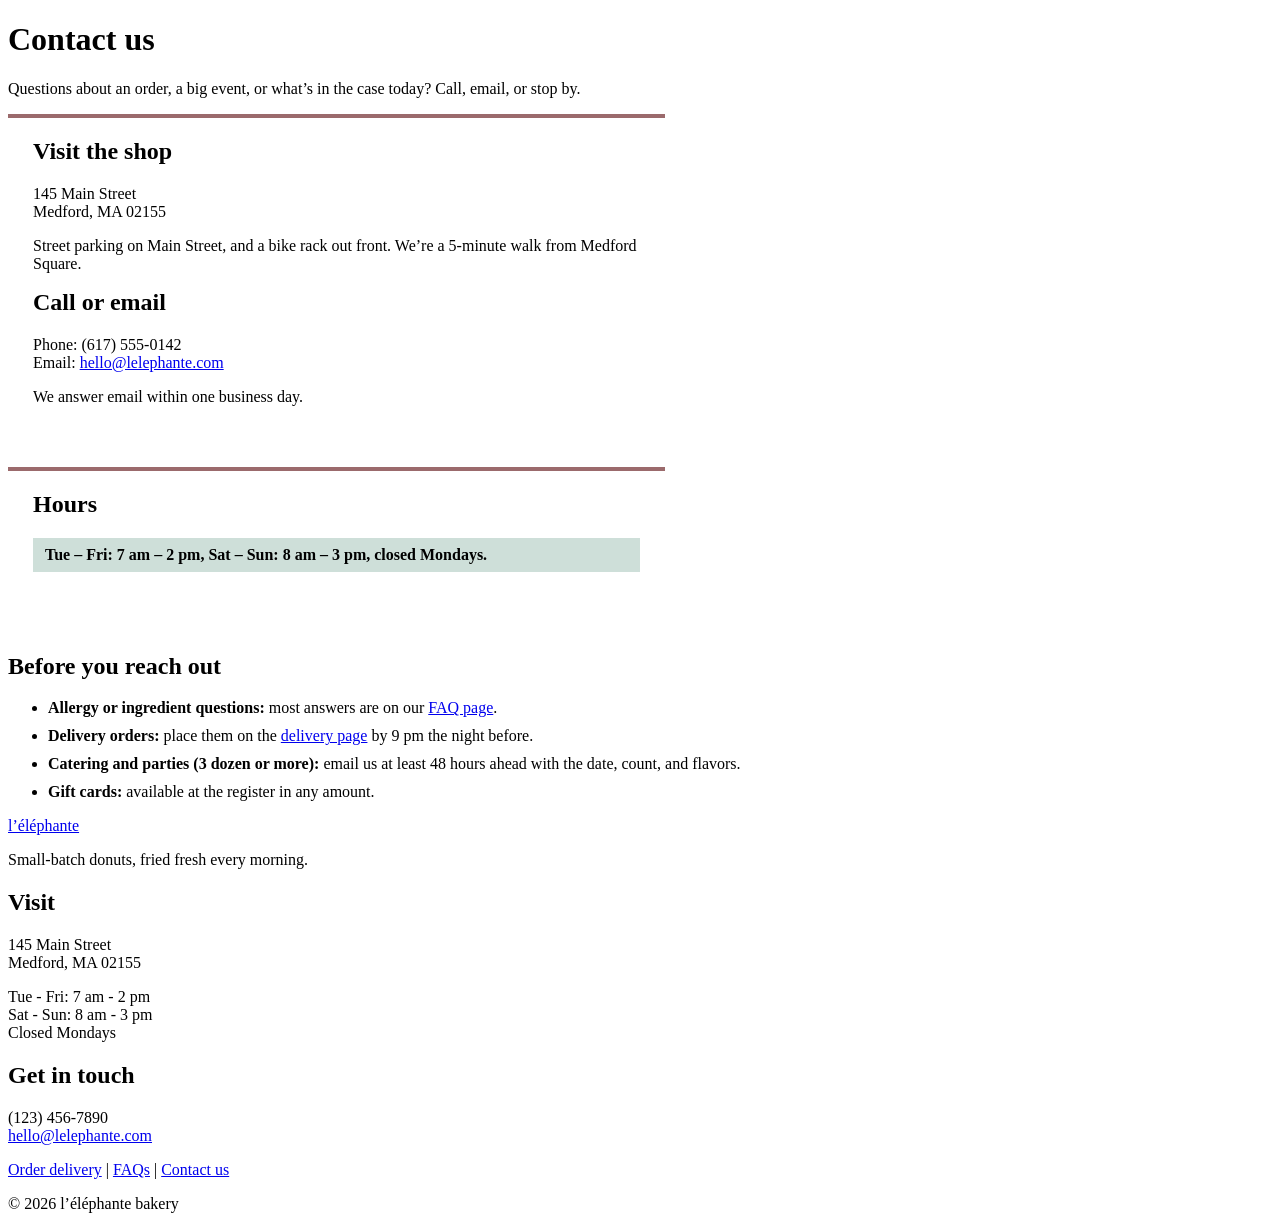
==== contact.html @ 1e6f1078 "natalie's first attempt" ====
<!--
    Author: Natalie Arai
    CS20 Midterm Project: l'elephante bakery
    contact.html - location, hours built by contact.js, and way to reach us
-->
<!DOCTYPE html>
<html lang="en">
    <head>
        <meta charset="utf-8">
        <meta name="viewport" content="width=device-width, initial-scale=1">
        <meta name="description" content="Find l’éléphante bakery in Medford, MA. Hours, address, phone, email, and catering requests.">
        <meta name="keywords" content="l’éléphante contact, bakery hours, Medford donut shop, donut catering, bakery address">
        <title>Contact Us | l’éléphante bakery</title>
        <link rel="stylesheet" href="css/style.css">
        
        <!-- internal stylesheet for layout used only on the contact page -->
        <style>
            /* two columns on wide screens, stacked on phones */
            .contact-columns {
                display: flex;
                flex-wrap: wrap;
                justify-content: space-between;
            }
            .contact-box {
                flex-basis: 48%;
                background-color: #ffffff;
                padding: 20px 25px;
                margin-bottom: 25px;
                border-top: 4px solid #9b6a6c;
            }
            .contact-box h2 {
                margin-top: 0;
            }
            .open-status {
                font-weight: bold;
                padding: 8px 12px;
                background-color: #cedfd9;
            }
            .hours {
                width: 100%;
            }
            .hours td {
                padding: 8px 4px;
                border-bottom: 1px solid #cedfd9;
            }
            .hours tr:last-child td {
                border-bottom: none;
            }
            /* contact.js gives today's row this class */
            .hours tr.today td {
                font-weight: bold;
                color: #9b6a6c;
            }
            .contact-list li {
                margin-bottom: 10px;
            }
            @media (max-width: 700px) {
                .contact-box {
                    flex-basis: 100%;
                }
            }
        </style>
    </head>
    <body>
        <!-- TODO: add header here after eddy builds it -->
        <main>
            <h1>Contact us</h1>
            <p class="intro">Questions about an order, a big event, or what’s in the case today? Call, email, or stop by.</p>
        
            <div class="contact-columns">
            <section class="contact-box">
                <h2>Visit the shop</h2>
                <p>145 Main Street<br>Medford, MA 02155</p>
                <p>Street parking on Main Street, and a bike rack out front. We’re a 5-minute walk from Medford Square.</p>
        
                <h2>Call or email</h2>
                <p>Phone: (617) 555-0142<br>Email: <a href="mailto:hello@lelephante.com">hello@lelephante.com</a></p>
                <p>We answer email within one business day.</p>
            </section>
        
            <section class="contact-box">
                <h2>Hours</h2>
                <!-- contact.js writes the open/closed message and the hours table here -->
                <p class="open-status" id="open-status">Tue – Fri: 7 am – 2 pm, Sat – Sun: 8 am – 3 pm, closed Mondays.</p>
                <div id="hours-table"></div>
            </section>
            </div>
        
            <section>
            <h2>Before you reach out</h2>
            <ul class="contact-list">
                <li><strong>Allergy or ingredient questions:</strong> most answers are on our <a href="faq.html">FAQ page</a>.</li>
                <li><strong>Delivery orders:</strong> place them on the <a href="delivery.html">delivery page</a> by 9 pm the night before.</li>
                <li><strong>Catering and parties (3 dozen or more):</strong> email us at least 48 hours ahead with the date, count, and flavors.</li>
                <li><strong>Gift cards:</strong> available at the register in any amount.</li>
            </ul>
            </section>
        </main>
    
        <!-- footer (same on every page) -->
        <footer class="site-footer">
            <div class="footer-inner">
                <div class="footer-col">
                    <a href="index.html" class="logo">l’éléphante</a>
                    <p>Small-batch donuts, fried fresh every morning.</p>
                </div>
                <div class="footer-col">
                    <h2>Visit</h2>
                    <p>145 Main Street<br>Medford, MA 02155</p>
                    <p>Tue - Fri: 7 am - 2 pm<br>Sat - Sun: 8 am - 3 pm<br>Closed Mondays</p>
                </div>
                <div class="footer-col">
                    <h2>Get in touch</h2>
                    <p>(123) 456-7890<br><a href="mailto:hello@lelephante.com">hello@lelephante.com</a></p>
                    <p><a href="delivery.html">Order delivery</a> | <a href="faq.html">FAQs</a> | <a href="contact.html">Contact us</a></p>
                </div>
            </div>
            <p class="copyright">&copy; <span id="year">2026</span> l’éléphante bakery </p>
        </footer>
        <script src="js/script.js"></script>
        <script src="js/contact.js"></script>
    </body>
</html>
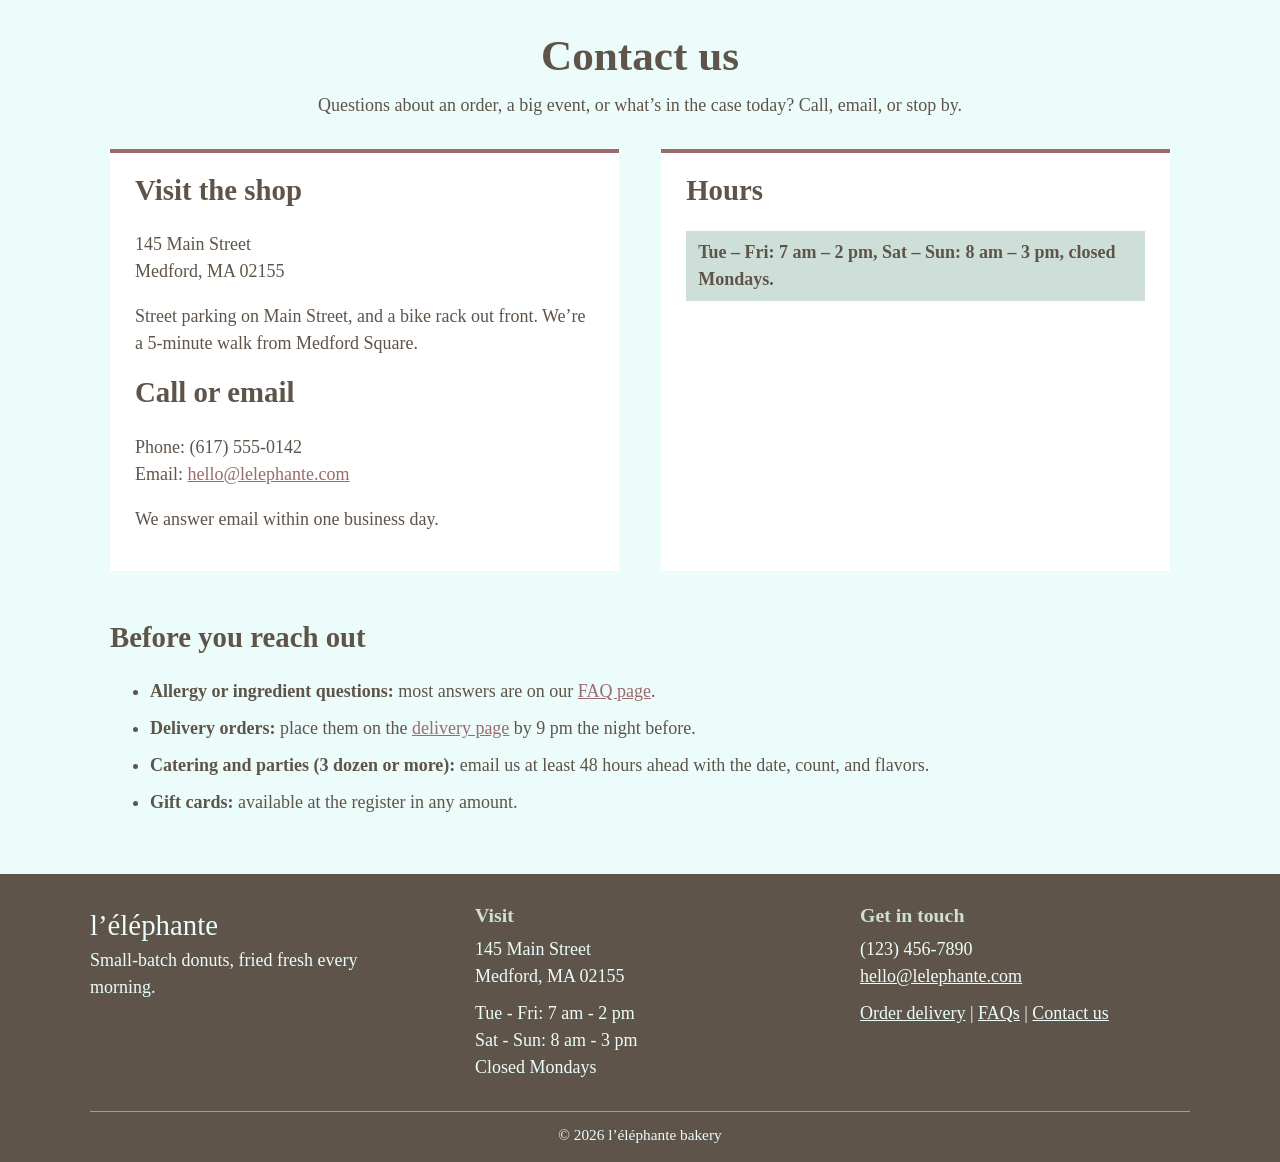
==== commit 981a1359: "Fix stylesheet link in contact.html" ====
--- a/contact.html
+++ b/contact.html
@@ -11,7 +11,7 @@
         <meta name="description" content="Find l’éléphante bakery in Medford, MA. Hours, address, phone, email, and catering requests.">
         <meta name="keywords" content="l’éléphante contact, bakery hours, Medford donut shop, donut catering, bakery address">
         <title>Contact Us | l’éléphante bakery</title>
-        <link rel="stylesheet" href="css/style.css">
+        <link rel="stylesheet" href="style.css">
         
         <!-- internal stylesheet for layout used only on the contact page -->
         <style>
@@ -120,4 +120,4 @@
         <script src="js/script.js"></script>
         <script src="js/contact.js"></script>
     </body>
-</html>+</html>
--- a/style.css
+++ b/style.css
@@ -0,0 +1,251 @@
+:root {
+  --stone-brown: #5F5449;
+  --smoky-rose: #9B6A6C;
+  --lighter-rose: #B09398;
+  --light-teal: #CEDFD9;
+  --off-white: #EBFCFB;
+}
+
+*,
+*::before,
+*::after {
+  box-sizing: border-box;
+/* base */
+* {
+  box-sizing: border-box;
+}
+ 
+body {
+  margin: 0;
+  font-family: "Times New Roman", Times, serif;
+  font-size: 18px;
+  line-height: 1.5;
+  color: #5f5449;
+  background-color: #ebfcfb;
+}
+ 
+h1, h2, h3 {
+  line-height: 1.2;
+  color: #5f5449;
+}
+ 
+h1 {
+  font-size: 2.4em;
+  text-align: center;
+  margin: 30px 0 10px;
+}
+ 
+h2 {
+  font-size: 1.6em;
+}
+ 
+h3 {
+  font-size: 1.2em;
+}
+ 
+a {
+  color: #9b6a6c;
+}
+ 
+a:hover {
+  color: #5f5449;
+}
+ 
+img {
+  max-width: 100%;
+}
+ 
+/* centers the content of every page */
+main {
+  width: 100%;
+  max-width: 1100px;
+  margin: 0 auto;
+  padding: 0 20px 40px;
+}
+ 
+/* short centered paragraph under each page's h1 */
+.intro {
+  text-align: center;
+  max-width: 650px;
+  margin: 0 auto 30px;
+}
+ 
+/* header and navigation (fixed page elments) */
+.site-header {
+  background-color: #9b6a6c;
+  color: #ffffff;
+}
+ 
+.header-inner {
+  display: flex;
+  flex-wrap: wrap;
+  justify-content: space-between;
+  align-items: center;
+  max-width: 1100px;
+  margin: 0 auto;
+  padding: 10px 20px;
+}
+ 
+/* bakery name is the logo? */
+.logo {
+  font-family: cursive;
+  font-size: 1.8em;
+  color: #ffffff;
+  text-decoration: none;
+}
+ 
+.logo:hover {
+  color: #cedfd9;
+}
+ 
+/* hamburger button */
+.nav-toggle {
+  display: none;
+  background-color: transparent;
+  color: #ffffff;
+  border: 2px solid #ffffff;
+  font-size: 1.4em;
+  padding: 2px 12px;
+}
+ 
+.main-nav ul {
+  display: flex;
+  flex-wrap: wrap;
+  list-style-type: none;
+  margin: 0;
+  padding: 0;
+}
+ 
+.main-nav li {
+  margin-left: 18px;
+}
+ 
+.main-nav a {
+  color: #ffffff;
+  text-decoration: none;
+  padding: 4px 0;
+  border-bottom: 2px solid transparent;
+}
+ 
+/* marks the current page */
+.main-nav a:hover,
+.main-nav a.current {
+  color: #ffffff;
+  border-bottom: 2px solid #cedfd9;
+}
+ 
+/* footer (fixed page element) */
+.site-footer {
+  background-color: #5f5449;
+  color: #ebfcfb;
+  padding: 30px 20px 15px;
+}
+ 
+.footer-inner {
+  display: flex;
+  flex-wrap: wrap;
+  justify-content: space-between;
+  max-width: 1100px;
+  margin: 0 auto;
+}
+ 
+.footer-col {
+  flex-basis: 30%;
+  margin-bottom: 20px;
+}
+ 
+.footer-col p {
+  margin: 0 0 10px;
+}
+ 
+.site-footer h2 {
+  color: #cedfd9;
+  font-size: 1.1em;
+  margin: 0 0 8px;
+}
+ 
+.site-footer .logo {
+  font-size: 1.6em;
+}
+ 
+.site-footer a {
+  color: #ebfcfb;
+}
+ 
+.site-footer a:hover {
+  color: #cedfd9;
+}
+ 
+.copyright {
+  max-width: 1100px;
+  margin: 0 auto;
+  padding-top: 12px;
+  border-top: 1px solid #b09398;
+  text-align: center;
+  font-size: 0.85em;
+}
+ 
+/* shared button */
+.button {
+  display: inline-block;
+  background-color: #9b6a6c;
+  color: #ffffff;
+  font-family: inherit;
+  font-size: 1em;
+  text-decoration: none;
+  padding: 10px 22px;
+  border: none;
+  transition-property: background-color;
+  transition-duration: 0.3s;
+}
+ 
+.button:hover {
+  background-color: #5f5449;
+  color: #ffffff;
+}
+ 
+.center {
+  text-align: center;
+}
+ 
+/* responsive for tablets and phones */
+@media (max-width: 700px) {
+  h1 {
+    font-size: 2em;
+  }
+ 
+  /* show the hamburger, hide the link list until it is opened */
+  .nav-toggle {
+    display: block;
+  }
+ 
+  .main-nav {
+    display: none;
+    width: 100%;
+  }
+ 
+  /* script.js adds the "open" class when the hamburger is clicked */
+  .main-nav.open {
+    display: block;
+  }
+ 
+  .main-nav ul {
+    flex-direction: column;
+    padding-top: 10px;
+  }
+ 
+  .main-nav li {
+    margin: 0;
+    border-top: 1px solid #b09398;
+  }
+ 
+  .main-nav a {
+    display: block;
+    padding: 12px 0;   
+  }
+ 
+  /* footer columns stack */
+  .footer-col {
+    flex-basis: 100%;
+  }
+}
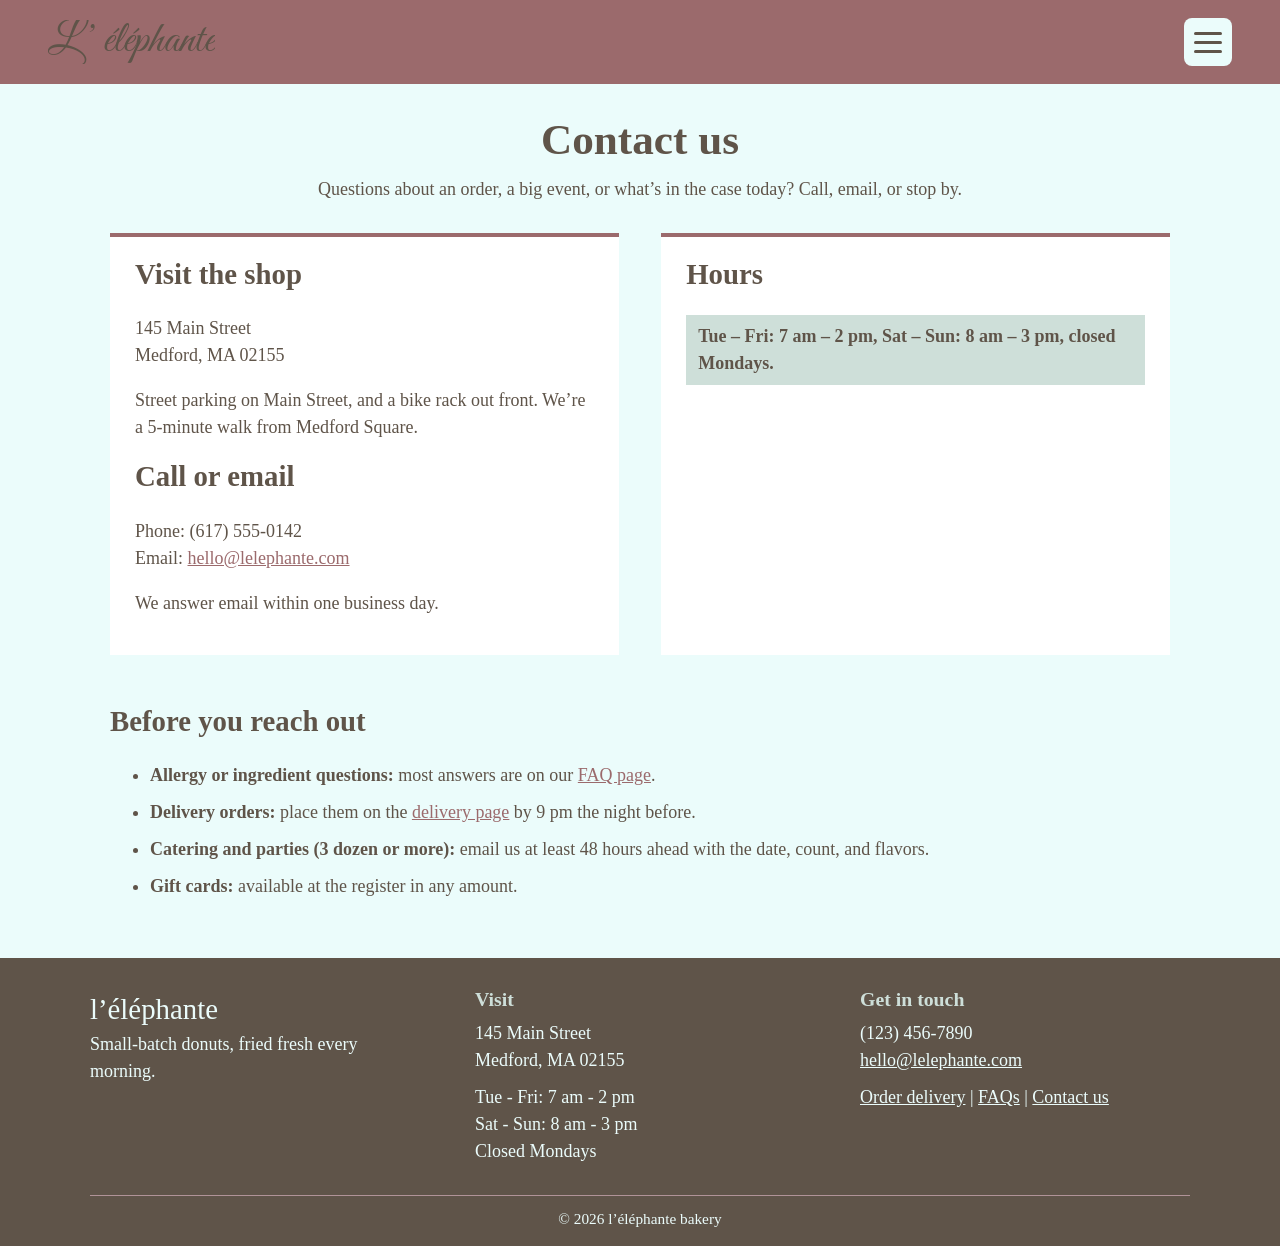
==== commit c0ad192a: "Add header and navigation menu to contact page" ====
--- a/contact.html
+++ b/contact.html
@@ -12,6 +12,8 @@
         <meta name="keywords" content="l’éléphante contact, bakery hours, Medford donut shop, donut catering, bakery address">
         <title>Contact Us | l’éléphante bakery</title>
         <link rel="stylesheet" href="style.css">
+        <link rel="stylesheet" href="header.css">
+        <script src="script.js" defer></script>
         
         <!-- internal stylesheet for layout used only on the contact page -->
         <style>
@@ -62,7 +64,33 @@
         </style>
     </head>
     <body>
-        <!-- TODO: add header here after eddy builds it -->
+  <header class="site-header">
+    <h1 class="site-title"><a href="index.html">L’ éléphante</a></h1>
+    <button class="menu-toggle" type="button">
+      <span class="menu-toggle__bar"></span>
+      <span class="menu-toggle__bar"></span>
+      <span class="menu-toggle__bar"></span>
+    </button>
+  </header>
+
+  <div class="menu-overlay"></div>
+
+  <!-- hamburger menu -->
+  <nav class="menu-panel" id="menu-panel">
+    <div class="menu-panel__top">
+      <button class="menu-close" type="button">&times;</button>
+    </div>
+    <ul class="menu-list">
+      <li><a href="index.html">Home</a></li>
+      <li><a href="menu.html">Menu</a></li>
+      <li><a href="teammembers.html">Team Members</a></li>
+      <li><a href="faq.html">FAQs</a></li>
+      <li><a href="reviews.html">Reviews</a></li>
+      <li><a href="delivery.html">Delivery</a></li>
+      <li><a href="contact.html">Contact</a></li>
+    </ul>
+  </nav>
+        
         <main>
             <h1>Contact us</h1>
             <p class="intro">Questions about an order, a big event, or what’s in the case today? Call, email, or stop by.</p>
--- a/header.css
+++ b/header.css
@@ -0,0 +1,221 @@
+/* Cursive font for bakery name */
+@import url("https://fonts.googleapis.com/css2?family=Great+Vibes&display=swap");
+
+:root {
+  /* Layout tokens */
+  --header-height: 72px;
+  --header-padding-x: clamp(16px, 4vw, 48px);
+  --menu-width: 360px;
+  --menu-transition: 0.3s ease;
+}
+
+body {
+  margin: 0;
+  /* padding below header / above page contents */
+  padding-top: var(--header-height);
+}
+
+/* when hamburger menu is open, you can't scroll on the page behind */
+body.menu-open {
+  overflow: hidden;
+}
+
+/* header styling */
+
+.site-header {
+  position: fixed;
+  top: 0;
+  left: 0;
+  right: 0;
+  width: 100%;
+  height: var(--header-height);
+  display: flex;
+  align-items: center;
+  justify-content: space-between;
+  gap: 16px;
+  padding: 0 var(--header-padding-x);
+  background-color: var(--lighter-rose);
+  z-index: 1000;
+}
+
+.site-title {
+  margin: 0;
+  font-family: "Great Vibes", "Brush Script MT", "Segoe Script", cursive;
+  font-size: clamp(1.75rem, 4vw, 2.75rem);
+  font-weight: 400;
+  line-height: 1;
+  color: var(--stone-brown);
+  white-space: nowrap;
+  overflow: hidden;
+  text-overflow: ellipsis;
+}
+
+.site-title a {
+  color: inherit;
+  text-decoration: none;
+}
+
+.site-title a:focus-visible {
+  outline: 2px solid var(--off-white);
+  outline-offset: 4px;
+  border-radius: 4px;
+}
+
+/* closed hamburger menu styling */
+
+.menu-toggle {
+  flex-shrink: 0;
+  display: flex;
+  flex-direction: column;
+  justify-content: center;
+  gap: 6px;
+  width: 48px;
+  height: 48px;
+  margin-left: auto; /* keeps hamburger menu fixed */
+  padding: 12px 10px;
+  background-color: var(--off-white);
+  border: none;
+  border-radius: 8px;
+  transition: background-color var(--menu-transition), transform 0.15s ease;
+}
+
+.menu-toggle__bar {
+  display: block;
+  width: 100%;
+  height: 3px;
+  background-color: var(--stone-brown);
+  border-radius: 2px;
+}
+
+.menu-toggle:active {
+  transform: scale(0.95);
+}
+
+.menu-toggle:focus-visible {
+  outline: 2px solid var(--stone-brown);
+  outline-offset: 3px;
+}
+
+/* dims page behind menu when menu is opened */
+
+.menu-overlay {
+  position: fixed;
+  inset: 0;
+  background-color: rgba(95, 84, 73, 0.4); /* stone-brown, translucent */
+  opacity: 0;
+  visibility: hidden;
+  z-index: 1001;
+}
+
+.menu-overlay.is-open {
+  opacity: 1;
+  visibility: visible;
+}
+
+/* hamburger menu open styling */
+
+.menu-panel {
+  position: fixed;
+  top: 0;
+  right: 0;
+  width: min(var(--menu-width), 100%);
+  height: 100vh;
+  height: 100dvh; /* height for mobile browsers */
+  display: flex;
+  flex-direction: column;
+  padding: 0 clamp(20px, 5vw, 36px) 32px;
+  background-color: var(--off-white);
+  box-shadow: -4px 0 24px rgba(95, 84, 73, 0.25);
+  overflow-y: auto; /* responsive, always shows the 7 tabs in the menu */
+  transform: translateX(100%);
+  visibility: hidden; /* hidden links can't be tabbed to while closed */
+  z-index: 1002;
+}
+
+.menu-panel.is-open {
+  transform: translateX(0);
+  visibility: visible;
+}
+
+.menu-panel__top {
+  flex-shrink: 0;
+  display: flex;
+  align-items: center;
+  justify-content: flex-end;
+  height: var(--header-height);
+  border-bottom: 1px solid rgba(95, 84, 73, 0.2);
+}
+
+.menu-close {
+  display: grid;
+  place-items: center;
+  width: 44px;
+  height: 44px;
+  padding: 0;
+  font-family: "Times New Roman", Times, serif;
+  font-size: 1.75rem;
+  line-height: 1;
+  color: var(--stone-brown);
+  background-color: var(--light-teal);
+  border: none;
+  border-radius: 50%;
+  transition: background-color var(--menu-transition), transform 0.15s ease;
+}
+
+.menu-close:active {
+  transform: scale(0.95);
+}
+
+.menu-close:focus-visible {
+  outline: 2px solid var(--stone-brown);
+  outline-offset: 3px;
+}
+
+/* the list of 7 tabs styling */
+.menu-list {
+  list-style: none;
+  margin: 0;
+  padding: 12px 0 0;
+  display: flex;
+  flex-direction: column;
+}
+
+.menu-list a {
+  display: block;
+  padding: clamp(10px, 2.2vh, 18px) 0;
+  font-family: "Times New Roman", Times, serif;
+  font-size: clamp(1.5rem, 5vw, 2.25rem);
+  font-weight: 700;
+  line-height: 1.1;
+  color: var(--stone-brown);
+  text-decoration: none;
+}
+
+/* makes header responsive */
+
+@media (max-width: 480px) {
+  :root {
+    --header-height: 60px;
+  }
+
+  .menu-toggle {
+    width: 44px;
+    height: 44px;
+    gap: 5px;
+    padding: 11px 9px;
+  }
+
+  /* responsive menu, takes up full screen on phones */
+  .menu-panel {
+    width: 100%;
+    box-shadow: none;
+  }
+}
+
+@media (min-width: 1200px) {
+  :root {
+    --header-height: 84px;
+    --menu-width: 420px;
+  }
+}
+
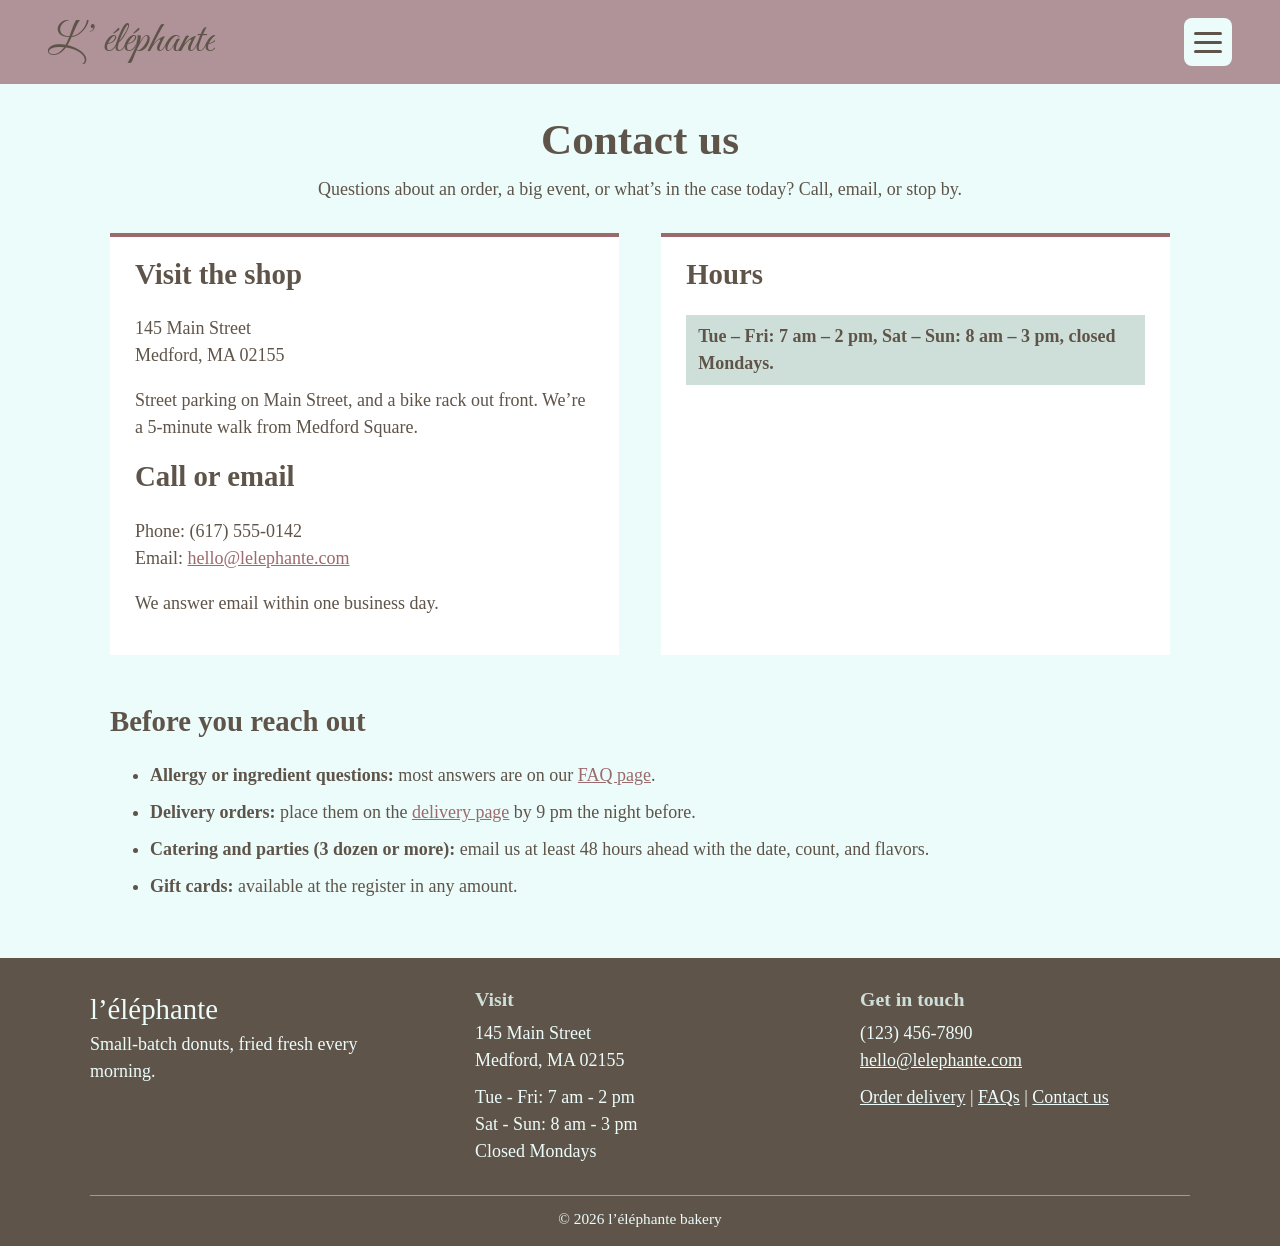
==== commit 223b642c: "added footer to every page" ====
--- a/contact.html
+++ b/contact.html
@@ -145,7 +145,6 @@
             </div>
             <p class="copyright">&copy; <span id="year">2026</span> l’éléphante bakery </p>
         </footer>
-        <script src="js/script.js"></script>
         <script src="js/contact.js"></script>
     </body>
 </html>
--- a/style.css
+++ b/style.css
@@ -6,55 +6,56 @@
   --off-white: #EBFCFB;
 }
 
+/* base */
 *,
 *::before,
 *::after {
   box-sizing: border-box;
-/* base */
-* {
-  box-sizing: border-box;
-}
- 
+}
+
 body {
   margin: 0;
+  padding: 0;
   font-family: "Times New Roman", Times, serif;
   font-size: 18px;
   line-height: 1.5;
   color: #5f5449;
   background-color: #ebfcfb;
 }
- 
+
 h1, h2, h3 {
   line-height: 1.2;
   color: #5f5449;
 }
- 
+
 h1 {
   font-size: 2.4em;
   text-align: center;
   margin: 30px 0 10px;
 }
- 
+
 h2 {
   font-size: 1.6em;
 }
- 
+
 h3 {
   font-size: 1.2em;
-}
- 
+  padding: 0;
+  margin: 0;
+}
+
 a {
   color: #9b6a6c;
 }
- 
+
 a:hover {
   color: #5f5449;
 }
- 
+
 img {
   max-width: 100%;
 }
- 
+
 /* centers the content of every page */
 main {
   width: 100%;
@@ -62,30 +63,14 @@
   margin: 0 auto;
   padding: 0 20px 40px;
 }
- 
+
 /* short centered paragraph under each page's h1 */
 .intro {
   text-align: center;
   max-width: 650px;
   margin: 0 auto 30px;
 }
- 
-/* header and navigation (fixed page elments) */
-.site-header {
-  background-color: #9b6a6c;
-  color: #ffffff;
-}
- 
-.header-inner {
-  display: flex;
-  flex-wrap: wrap;
-  justify-content: space-between;
-  align-items: center;
-  max-width: 1100px;
-  margin: 0 auto;
-  padding: 10px 20px;
-}
- 
+
 /* bakery name is the logo? */
 .logo {
   font-family: cursive;
@@ -93,98 +78,218 @@
   color: #ffffff;
   text-decoration: none;
 }
- 
+
 .logo:hover {
   color: #cedfd9;
 }
- 
-/* hamburger button */
-.nav-toggle {
+
+.wrapper {
+  display: flex;
+  flex-direction: column;
+  justify-content: center;
+  align-items: center;
+}
+
+header {
+  width: 100%;
+}
+
+/* nav bar (skips the hamburger menu panel, which is styled in header.css) */
+nav:not(.menu-panel) {
+  text-align: right;
+  background-color: var(--lighter-rose);
+  min-height: 32px;
+  padding-top: 16px;
+  padding-bottom: 4px;
+  margin-bottom: 0;
+}
+
+nav:not(.menu-panel) a {
+  text-decoration: none;
+  color: var(--off-white);
+  font-size: 19px;
+  margin-right: 10px;
+  padding-left: 20px;
+  font-family: Cambria, Cochin, Georgia, Times, 'Times New Roman', serif;
+  display: inline-block;
+}
+
+nav:not(.menu-panel) a:hover {
+  transform: scale(1.2);
+  color: #F0F7EE;
+}
+
+.menuButtons {
+  margin-right: 50px;
+}
+
+.hero {
+  background-color: var(--stone-brown);
+  background-image: url("https://images.unsplash.com/photo-1597528662465-55ece5734101?q=80&w=1548&auto=format&fit=crop&ixlib=rb-4.1.0&ixid=NHwxMjA3fDA%3D");
+  background-size: cover;
+  background-position: center;
+  background-repeat: no-repeat;
+  min-height: 400px;
+  width: 100%;
+  text-align: center;
+  margin-bottom: auto;
+  margin-top: 0;
+}
+
+.hero h1 {
+  color: #F0F7EE;
+  font-family: Poppins;
+  font-size: 200px;
+  margin-bottom: 10px;
+  padding-bottom: 100px;
+}
+
+.hero h2 {
+  color: #F0F7EE;
+  font-family: Cambria, Cochin, Georgia, Times, 'Times New Roman', serif;
+  font-size: 40px;
+}
+
+.section {
+  background-color: var(--lighter-rose);
+  min-height: 350px;
+  width: 100%;
+  text-align: center;
+  margin-bottom: auto;
+}
+
+.section h2 {
+  padding-top: 15px;
+  color: var(--off-white);
+  font-family: Poppins;
+  font-size: 45px;
+}
+
+.section p {
+  color: var(--stone-brown);
+  font-family: Georgia, 'Times New Roman', Times, serif;
+  font-size: 30px;
+  margin-left: 25%;
+  margin-right: 25%;
+}
+
+.section2 {
+  background-color: var(--stone-brown);
+  min-height: 400px;
+  width: 100%;
+  text-align: center;
+  margin-bottom: auto;
+}
+
+.section2 h2 {
+  color: #F0F7EE;
+  font-family: Geneva;
+  font-size: 45px;
+}
+
+/* Top Influencers */
+
+.Products {
+  display: grid;
+  grid-template-columns: repeat(3, 400px);
+  justify-content: center;
+  gap: 20px;
+  max-width: 1300px;
+  width: 100%;
+  margin: 0 auto 40px;
+  min-height: 500px;
+}
+
+.product {
+  z-index: 1;
+  display: flex;
+  flex-direction: column;
+  align-items: center;
+  align-content: space-between;
+  padding: 0;
+  position: relative;
+  font-family: Cambria, Cochin, Georgia, Times, 'Times New Roman', serif;
+  font-size: 25px;
+  color: #F0F7EE;
+}
+
+.product img {
+  max-width: 80%;
+  margin-top: 10px;
+  border-radius: 6px;
+}
+
+.overlay {
+  z-index: 2;
+  background-color: hsla(0, 20%, 6%, 0.621);
+  width: 400px;
+  height: 400px;
   display: none;
-  background-color: transparent;
-  color: #ffffff;
-  border: 2px solid #ffffff;
-  font-size: 1.4em;
-  padding: 2px 12px;
-}
- 
-.main-nav ul {
-  display: flex;
-  flex-wrap: wrap;
-  list-style-type: none;
-  margin: 0;
-  padding: 0;
-}
- 
-.main-nav li {
-  margin-left: 18px;
-}
- 
-.main-nav a {
-  color: #ffffff;
+  position: absolute;
+  border-radius: 6px;
+}
+
+.overlay a {
+  position: absolute;
+  top: 50%;
+  left: 50%;
+  font-size: 40px;
+  color: white;
+  transform: translate(-50%, -50%);
+  -ms-transform: translate(-50%, -50%);
+  text-align: center;
+}
+
+.product:hover .overlay {
+  display: block;
+}
+
+/* Section 3 */
+
+.section3 {
+  flex: 1;
+  background-color: var(--off-white);
+  min-height: 400px;
+  width: 100%;
+  text-align: center;
+  margin-bottom: auto;
+  background-image: url("https://images.unsplash.com/photo-1523294587484-bae6cc870010?q=80&w=2004&auto=format&fit=crop&ixlib=rb-4.1.0&ixid=NHwxMjA3fDA%3D");
+  background-size: cover;
+  background-position: center;
+  background-repeat: no-repeat;
+}
+
+.section3 h2 {
+  padding-top: 70px;
+  color: var(--off-white);
+  font-family: Poppins;
+  font-size: 60px;
+  font-weight: 100;
+  margin-top: 40px;
+  margin-bottom: 50px;
+}
+
+.More {
+  background-color: var(--smoky-rose);
+  width: fit-content;
+  padding-top: 10px;
+  padding-bottom: 10px;
+  padding-left: 6px;
+  padding-right: 6px;
+  border: 0;
+  border-radius: 13px;
+  font-family: "Poppins", sans-serif;
+  font-size: 25px;
+  font-weight: 400;
+  font-style: normal;
+  color: white;
+  box-shadow: 2px 2px 2px rgba(0, 0, 0, 0.374);
   text-decoration: none;
-  padding: 4px 0;
-  border-bottom: 2px solid transparent;
-}
- 
-/* marks the current page */
-.main-nav a:hover,
-.main-nav a.current {
-  color: #ffffff;
-  border-bottom: 2px solid #cedfd9;
-}
- 
-/* footer (fixed page element) */
-.site-footer {
-  background-color: #5f5449;
-  color: #ebfcfb;
-  padding: 30px 20px 15px;
-}
- 
-.footer-inner {
-  display: flex;
-  flex-wrap: wrap;
-  justify-content: space-between;
-  max-width: 1100px;
-  margin: 0 auto;
-}
- 
-.footer-col {
-  flex-basis: 30%;
-  margin-bottom: 20px;
-}
- 
-.footer-col p {
-  margin: 0 0 10px;
-}
- 
-.site-footer h2 {
-  color: #cedfd9;
-  font-size: 1.1em;
-  margin: 0 0 8px;
-}
- 
-.site-footer .logo {
-  font-size: 1.6em;
-}
- 
-.site-footer a {
-  color: #ebfcfb;
-}
- 
-.site-footer a:hover {
-  color: #cedfd9;
-}
- 
-.copyright {
-  max-width: 1100px;
-  margin: 0 auto;
-  padding-top: 12px;
-  border-top: 1px solid #b09398;
-  text-align: center;
-  font-size: 0.85em;
-}
- 
+  text-align: center;
+  justify-self: center;
+  margin-top: 20px;
+}
+
 /* shared button */
 .button {
   display: inline-block;
@@ -198,52 +303,236 @@
   transition-property: background-color;
   transition-duration: 0.3s;
 }
- 
+
 .button:hover {
   background-color: #5f5449;
   color: #ffffff;
 }
- 
+
 .center {
   text-align: center;
 }
- 
+
+/* footer (fixed page element) */
+.site-footer {
+  background-color: #5f5449;
+  color: #ebfcfb;
+  padding: 30px 20px 15px;
+}
+
+.footer-inner {
+  display: flex;
+  flex-wrap: wrap;
+  justify-content: space-between;
+  max-width: 1100px;
+  margin: 0 auto;
+}
+
+.footer-col {
+  flex-basis: 30%;
+  margin-bottom: 20px;
+}
+
+.footer-col p {
+  margin: 0 0 10px;
+}
+
+.site-footer h2 {
+  color: #cedfd9;
+  font-size: 1.1em;
+  margin: 0 0 8px;
+}
+
+.site-footer .logo {
+  font-size: 1.6em;
+}
+
+.site-footer a {
+  color: #ebfcfb;
+}
+
+.site-footer a:hover {
+  color: #cedfd9;
+}
+
+.copyright {
+  max-width: 1100px;
+  margin: 0 auto;
+  padding-top: 12px;
+  border-top: 1px solid #b09398;
+  text-align: center;
+  font-size: 0.85em;
+}
+
+/* other footer style (skips the shared .site-footer above) */
+footer:not(.site-footer) {
+  display: flex;
+  justify-content: center;
+  align-items: center;
+  width: 100%;
+  background-color: var(--lighter-rose);
+  font-family: cursive;
+  margin-bottom: 0;
+}
+
+#titleCard {
+  font-size: 50px;
+  font-family: Cambria, Cochin, Georgia, Times, 'Times New Roman', serif;
+}
+
+
+@media (max-width: 1300px) {
+  .Products {
+    display: grid;
+    grid-template-columns: 1fr;
+    width: 100%;
+    gap: 30px;
+    margin-bottom: 40px;
+  }
+}
+
+/* PHONE */
+@media (max-width: 738px) {
+
+  body {
+    width: 100%;
+    overflow-x: hidden;
+  }
+
+  /* Navigation */
+  nav:not(.menu-panel) {
+    text-align: center;
+    padding: 10px 0;
+  }
+
+  .menuButtons {
+    margin-right: 0;
+    display: flex;
+    flex-direction: column;
+    align-items: center;
+  }
+
+  nav:not(.menu-panel) a {
+    font-size: 18px;
+    margin: 5px 0;
+    padding-left: 0;
+  }
+
+  nav:not(.menu-panel) a:hover {
+    transform: none;
+  }
+
+  /* Hero */
+  .hero {
+    min-height: 300px;
+    width: 100%;
+    display: flex;
+    flex-direction: column;
+    justify-content: center;
+  }
+
+  .hero h1 {
+    font-size: 60px;
+    margin: 0 10px 10px;
+  }
+
+  .hero h2 {
+    font-size: 25px;
+    margin: 10px;
+  }
+
+  /* General sections */
+  .section,
+  .section2,
+  .section3 {
+    width: 100%;
+    min-height: 300px;
+  }
+
+  .section h2,
+  .section2 h2,
+  .section3 h2 {
+    font-size: 35px;
+  }
+
+  .section p {
+    font-size: 20px;
+    margin-left: 10%;
+    margin-right: 10%;
+  }
+
+  /* Products */
+  .Products {
+    display: grid;
+    grid-template-columns: 1fr;
+    width: 100%;
+    gap: 30px;
+    margin-bottom: 40px;
+  }
+
+  .product {
+    width: 100%;
+  }
+
+  .product img {
+    width: 250px;
+    max-width: 80%;
+    height: auto;
+  }
+
+  /* Overlay */
+  .overlay {
+    width: 250px;
+    height: 250px;
+    top: 0;
+    left: 0;
+  }
+
+  .overlay a {
+    font-size: 30px;
+  }
+
+  /* More button */
+  .More {
+    font-size: 20px;
+    margin-bottom: 30px;
+  }
+
+  /* Delivery form */
+  form {
+    width: 60%;
+    margin: 20px auto;
+  }
+
+  form input,
+  form textarea,
+  form select {
+    width: 100%;
+    box-sizing: border-box;
+  }
+
+  /* Footer */
+  footer:not(.site-footer) {
+    width: 100%;
+    display: flex;
+    flex-direction: row;
+    justify-content: center;
+    align-items: center;
+    padding: 20px 0;
+  }
+
+  footer:not(.site-footer) h2 {
+    font-size: 20px;
+    margin-bottom: 15px;
+  }
+}
+
 /* responsive for tablets and phones */
 @media (max-width: 700px) {
   h1 {
     font-size: 2em;
   }
- 
-  /* show the hamburger, hide the link list until it is opened */
-  .nav-toggle {
-    display: block;
-  }
- 
-  .main-nav {
-    display: none;
-    width: 100%;
-  }
- 
-  /* script.js adds the "open" class when the hamburger is clicked */
-  .main-nav.open {
-    display: block;
-  }
- 
-  .main-nav ul {
-    flex-direction: column;
-    padding-top: 10px;
-  }
- 
-  .main-nav li {
-    margin: 0;
-    border-top: 1px solid #b09398;
-  }
- 
-  .main-nav a {
-    display: block;
-    padding: 12px 0;   
-  }
- 
+
   /* footer columns stack */
   .footer-col {
     flex-basis: 100%;
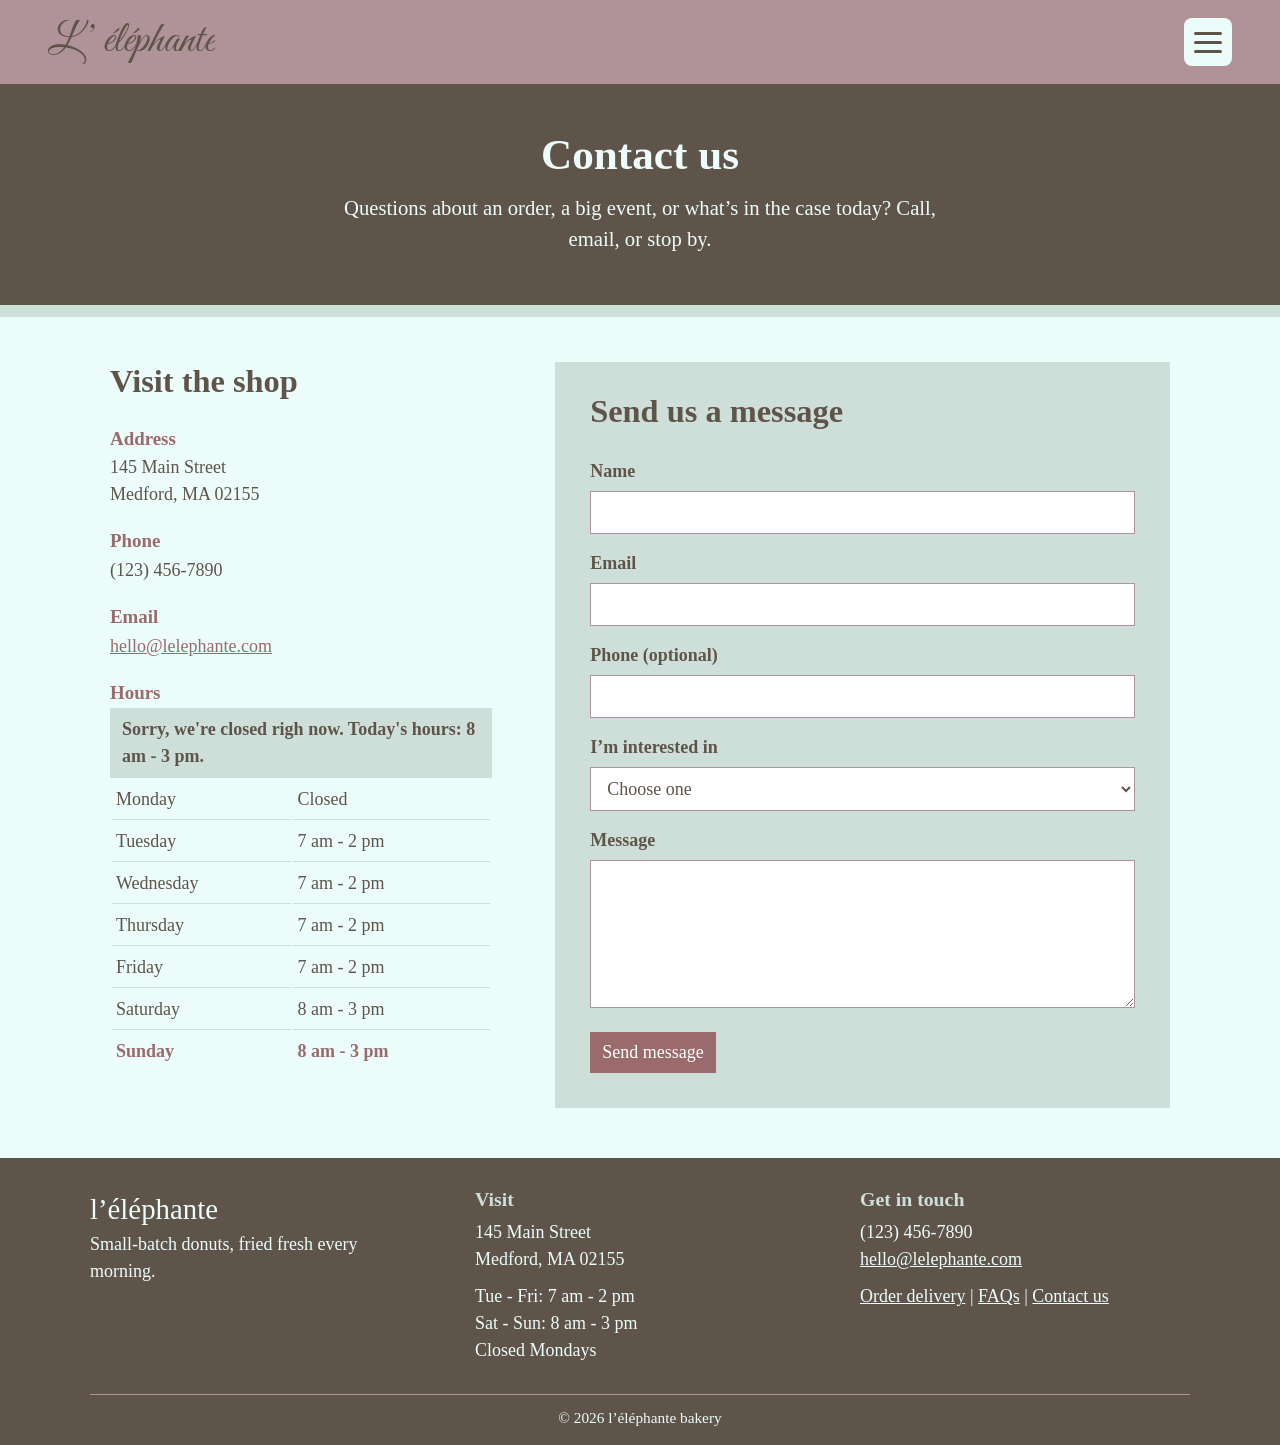
==== commit 8025fe7b: "added food cards, spruced up contact page" ====
--- a/contact.html
+++ b/contact.html
@@ -8,7 +8,7 @@
     <head>
         <meta charset="utf-8">
         <meta name="viewport" content="width=device-width, initial-scale=1">
-        <meta name="description" content="Find l’éléphante bakery in Medford, MA. Hours, address, phone, email, and catering requests.">
+        <meta name="description" content="Find l’éléphante bakery in Medford, MA. Hours, address, phone, email, and a form for questions and catering requests.">
         <meta name="keywords" content="l’éléphante contact, bakery hours, Medford donut shop, donut catering, bakery address">
         <title>Contact Us | l’éléphante bakery</title>
         <link rel="stylesheet" href="style.css">
@@ -17,48 +17,161 @@
         
         <!-- internal stylesheet for layout used only on the contact page -->
         <style>
+            /* main is not narrowed on this page */
+            .contact-main, .contact-main * {
+                box-sizing: border-box;
+            }
+            .contact-main {
+                display:block;
+                font-family: "Times New Roman", Times, serif;
+                font-size: 18px;
+                line-height: 1.5;
+                color: #5f5449;
+                max-width: none;
+                padding: 0;
+            }
+            .contact-main h1, .contact-main h2, .contact-main h3 {
+                line-height: 1.2;
+            }
+            .contact-main a {
+                color: #9b6a6c;
+            }
+            .contact-hero {
+                background-color: #5f5449;
+                color: #ebfcfb;
+                text-align: center;
+                padding: 45px 20px 50px;
+                border-bottom: 12px solid #cedfd9;
+            }
+            .contact-hero h1 {
+                margin: 0 0 12px;
+                font-size: 2.4em;
+                color: #ebfcfb;
+            }
+            .contact-hero p {
+                max-width: 620px;
+                margin: 0 auto;
+                font-size: 1.15em;
+            }
             /* two columns on wide screens, stacked on phones */
             .contact-columns {
                 display: flex;
                 flex-wrap: wrap;
                 justify-content: space-between;
-            }
-            .contact-box {
-                flex-basis: 48%;
-                background-color: #ffffff;
-                padding: 20px 25px;
-                margin-bottom: 25px;
-                border-top: 4px solid #9b6a6c;
-            }
-            .contact-box h2 {
+                align-items: flex-start;
+                max-width: 1100px;
+                margin: 0 auto;
+                padding: 45px 20px 50px;
+            }
+            .visit-us {
+                flex-basis: 36%;
+            }
+ 
+            .message-box {
+                flex-basis: 58%;
+                background-color: #cedfd9;
+                padding: 30px 35px 35px;
+            }
+            .message-box form {
+                width: 100%;
+                margin: 0;
+            }
+ 
+            .visit-us h2,
+            .message-box h2 {
                 margin-top: 0;
-            }
+                font-size: 1.8em;
+            }
+ 
+            /* small labels above each piece of contact info */
+            .visit-us h3 {
+                margin: 22px 0 4px;
+                font-size: 1.05em;
+                color: #9b6a6c;
+            }
+            .visit-us p {
+                margin: 0;
+            }
+ 
             .open-status {
+                margin: 4px 0 10px;
+                padding: 8px 12px;
                 font-weight: bold;
-                padding: 8px 12px;
                 background-color: #cedfd9;
             }
+ 
             .hours {
                 width: 100%;
             }
+ 
             .hours td {
-                padding: 8px 4px;
+                padding: 6px 4px;
                 border-bottom: 1px solid #cedfd9;
             }
+ 
             .hours tr:last-child td {
                 border-bottom: none;
             }
+ 
             /* contact.js gives today's row this class */
             .hours tr.today td {
                 font-weight: bold;
                 color: #9b6a6c;
             }
-            .contact-list li {
-                margin-bottom: 10px;
-            }
-            @media (max-width: 700px) {
-                .contact-box {
+ 
+            /* form: each label sits above its field, all fields the same width */
+            .message-box label {
+                display: block;
+                margin: 16px 0 6px;
+                font-weight: bold;
+            }
+ 
+            .message-box input,
+            .message-box select,
+            .message-box textarea {
+                display: block;
+                width: 100%;
+                padding: 10px 12px;
+                font-family: inherit;
+                font-size: 1em;
+                color: #5f5449;
+                background-color: #ffffff;
+                border: 1px solid #b09398;
+            }
+ 
+            .message-box input[type="submit"] {
+                width: auto;
+                margin-top: 24px;
+                border: none;
+                background-color: #9b6a6c;
+                color: #ffffff;
+            }
+ 
+            .message-box input[type="submit"]:hover {
+                background-color: #5f5449;
+            }
+ 
+            /* contact.js adds this class to a field that needs fixing */
+            .message-box .has-error {
+                border: 2px solid #a12a2a;
+            }
+ 
+            .field-error {
+                display: block;
+                margin-top: 4px;
+                font-size: 0.9em;
+                color: #a12a2a;
+            }
+ 
+            @media (max-width: 800px) {
+                .visit-us,
+                .message-box {
                     flex-basis: 100%;
+                }
+ 
+                .message-box {
+                    margin-top: 35px;
+                    padding: 25px 20px 30px;
                 }
             }
         </style>
@@ -91,38 +204,64 @@
     </ul>
   </nav>
         
-        <main>
-            <h1>Contact us</h1>
-            <p class="intro">Questions about an order, a big event, or what’s in the case today? Call, email, or stop by.</p>
+        <main class="contact-main">
+            <section class="contact-hero">
+                <h1>Contact us</h1>
+                <p class="intro">Questions about an order, a big event, or what’s in the case today? Call, email, or stop by.</p>
+            </section>
         
             <div class="contact-columns">
-            <section class="contact-box">
-                <h2>Visit the shop</h2>
-                <p>145 Main Street<br>Medford, MA 02155</p>
-                <p>Street parking on Main Street, and a bike rack out front. We’re a 5-minute walk from Medford Square.</p>
-        
-                <h2>Call or email</h2>
-                <p>Phone: (617) 555-0142<br>Email: <a href="mailto:hello@lelephante.com">hello@lelephante.com</a></p>
-                <p>We answer email within one business day.</p>
-            </section>
-        
-            <section class="contact-box">
-                <h2>Hours</h2>
-                <!-- contact.js writes the open/closed message and the hours table here -->
-                <p class="open-status" id="open-status">Tue – Fri: 7 am – 2 pm, Sat – Sun: 8 am – 3 pm, closed Mondays.</p>
-                <div id="hours-table"></div>
-            </section>
+                <section class="visit-us">
+                    <h2>Visit the shop</h2>
+                    <h3>Address</h3>
+                    <p>145 Main Street<br>Medford, MA 02155</p>
+            
+                    <h3>Phone</h3>
+                    <p>(123) 456-7890</p>
+
+                    <h3>Email</h3>
+                    <p><a href="mailto:hello@lelephante.com">hello@lelephante.com</a></p>
+
+                    <h3>Hours</h3>
+                    <!-- contact.js replaces this message and fills in the hours table-->
+                    <p class="open-status" id="open-status">Tue – Fri: 7 am – 2 pm, Sat – Sun: 8 am – 3 pm, closed Mondays.</p>
+                    <div id="hours-table"></div>
+                </section>
+                <section class="message-box">
+                    <h2>Send us a message</h2>
+                    <!-- contact.js does the validation -->
+                    <form id="contact-form" name="contactForm" novalidate>
+                        <label for="contact-name">Name</label>
+                        <input type="text" id="contact-name" name="contactName">
+                        <span class="field-error" id="contact-name-error"></span>
+ 
+                        <label for="contact-email">Email</label>
+                        <input type="email" id="contact-email" name="contactEmail">
+                        <span class="field-error" id="contact-email-error"></span>
+ 
+                        <label for="contact-phone">Phone (optional)</label>
+                        <input type="tel" id="contact-phone" name="contactPhone">
+                        <span class="field-error" id="contact-phone-error"></span>
+ 
+                        <label for="contact-topic">I’m interested in</label>
+                        <select id="contact-topic" name="contactTopic">
+                            <option value="">Choose one</option>
+                            <option value="order">A question about an order</option>
+                            <option value="catering">Catering or a party (3 dozen or more)</option>
+                            <option value="allergies">Allergies and ingredients</option>
+                            <option value="feedback">Feedback</option>
+                            <option value="other">Something else</option>
+                        </select>
+                        <span class="field-error" id="contact-topic-error"></span>
+ 
+                        <label for="contact-message">Message</label>
+                        <textarea id="contact-message" name="contactMessage" rows="6"></textarea>
+                        <span class="field-error" id="contact-message-error"></span>
+ 
+                        <input type="submit" value="Send message" class="button">
+                    </form>
+                </section>
             </div>
-        
-            <section>
-            <h2>Before you reach out</h2>
-            <ul class="contact-list">
-                <li><strong>Allergy or ingredient questions:</strong> most answers are on our <a href="faq.html">FAQ page</a>.</li>
-                <li><strong>Delivery orders:</strong> place them on the <a href="delivery.html">delivery page</a> by 9 pm the night before.</li>
-                <li><strong>Catering and parties (3 dozen or more):</strong> email us at least 48 hours ahead with the date, count, and flavors.</li>
-                <li><strong>Gift cards:</strong> available at the register in any amount.</li>
-            </ul>
-            </section>
         </main>
     
         <!-- footer (same on every page) -->
@@ -145,6 +284,7 @@
             </div>
             <p class="copyright">&copy; <span id="year">2026</span> l’éléphante bakery </p>
         </footer>
-        <script src="js/contact.js"></script>
+        <!-- script.js is loaded in the head -->
+        <script src="contact.js"></script>
     </body>
 </html>
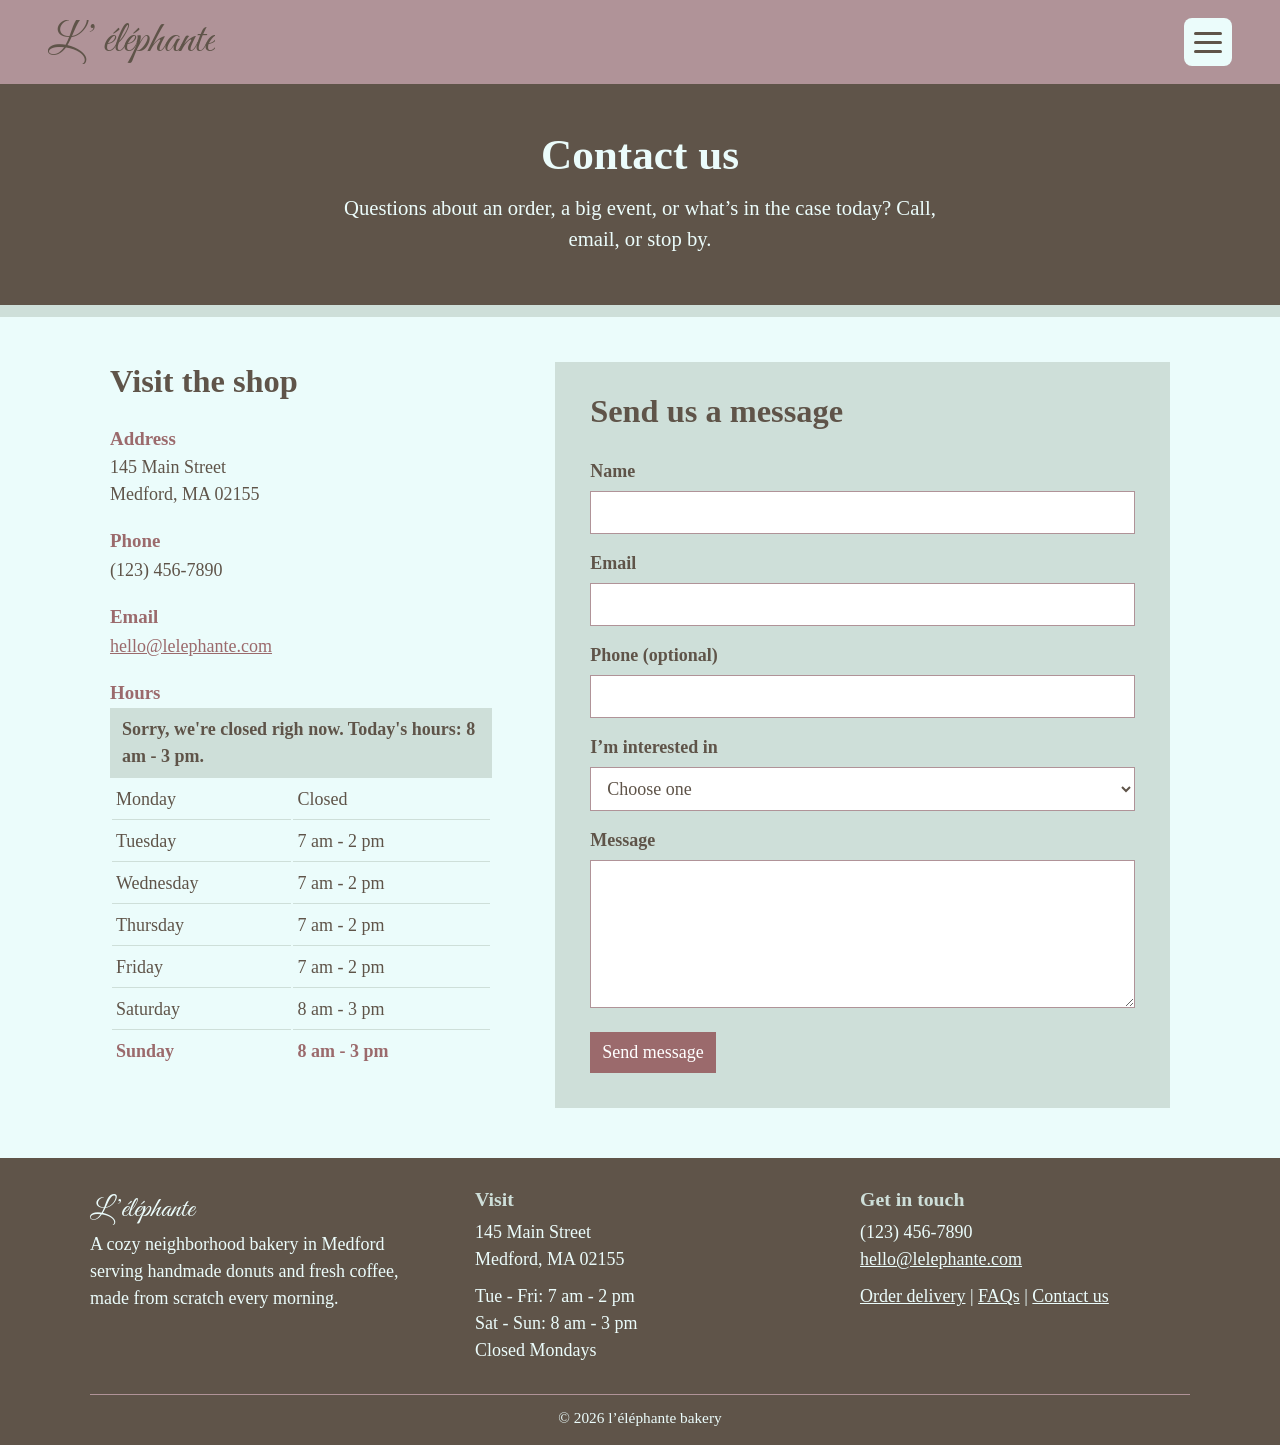
==== commit a5517c2b: "changed font of footer title and description of footer" ====
--- a/contact.html
+++ b/contact.html
@@ -268,8 +268,8 @@
         <footer class="site-footer">
             <div class="footer-inner">
                 <div class="footer-col">
-                    <a href="index.html" class="logo">l’éléphante</a>
-                    <p>Small-batch donuts, fried fresh every morning.</p>
+                    <a href="index.html" class="logo" style="font-family: 'Great Vibes', 'Brush Script MT', 'Segoe Script', cursive;">L’éléphante</a>
+                    <p>A cozy neighborhood bakery in Medford serving handmade donuts and fresh coffee, made from scratch every morning.</p>
                 </div>
                 <div class="footer-col">
                     <h2>Visit</h2>
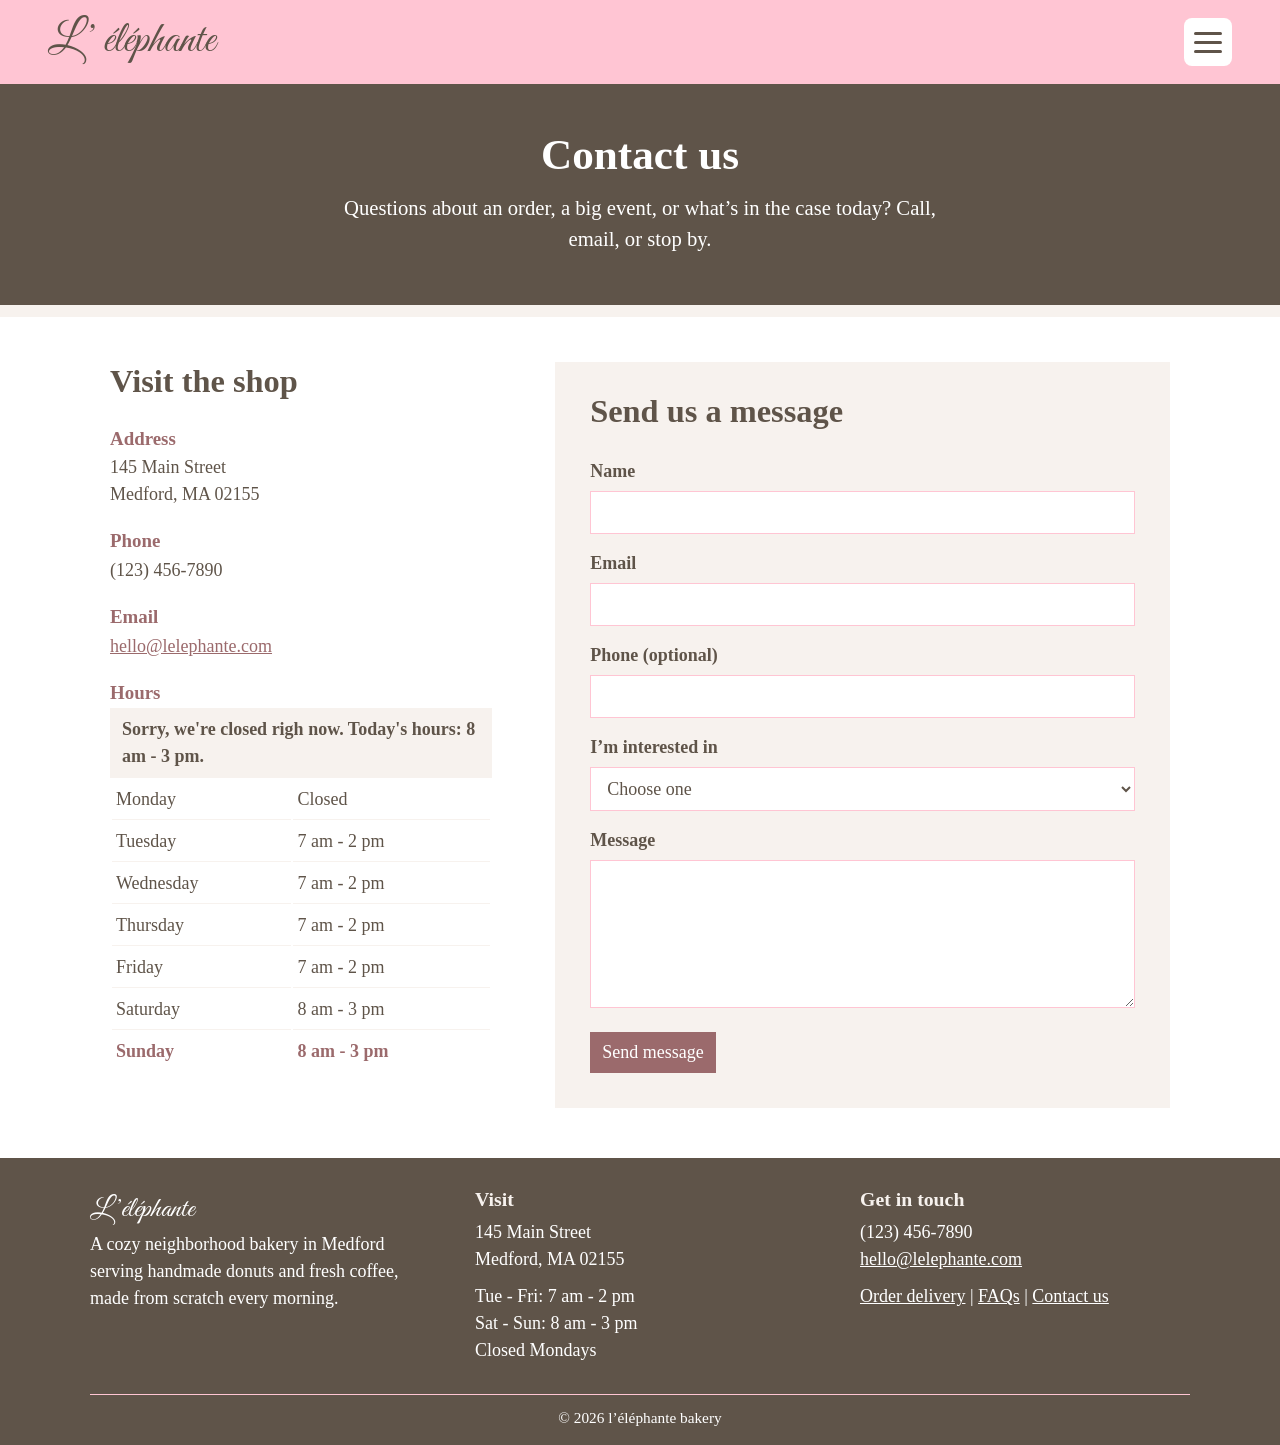
==== commit bce36647: "fixing fonts/colors/images" ====
--- a/contact.html
+++ b/contact.html
@@ -34,19 +34,19 @@
                 line-height: 1.2;
             }
             .contact-main a {
-                color: #9b6a6c;
+                color: #9B6A6C;
             }
             .contact-hero {
                 background-color: #5f5449;
-                color: #ebfcfb;
+                color: #FFFFFF;
                 text-align: center;
                 padding: 45px 20px 50px;
-                border-bottom: 12px solid #cedfd9;
+                border-bottom: 12px solid #f7f2ee;
             }
             .contact-hero h1 {
                 margin: 0 0 12px;
                 font-size: 2.4em;
-                color: #ebfcfb;
+                color: #FFFFFF;
             }
             .contact-hero p {
                 max-width: 620px;
@@ -69,7 +69,7 @@
  
             .message-box {
                 flex-basis: 58%;
-                background-color: #cedfd9;
+                background-color: #f7f2ee;
                 padding: 30px 35px 35px;
             }
             .message-box form {
@@ -87,7 +87,7 @@
             .visit-us h3 {
                 margin: 22px 0 4px;
                 font-size: 1.05em;
-                color: #9b6a6c;
+                color: #9B6A6C;
             }
             .visit-us p {
                 margin: 0;
@@ -97,7 +97,7 @@
                 margin: 4px 0 10px;
                 padding: 8px 12px;
                 font-weight: bold;
-                background-color: #cedfd9;
+                background-color: #f7f2ee;
             }
  
             .hours {
@@ -106,7 +106,7 @@
  
             .hours td {
                 padding: 6px 4px;
-                border-bottom: 1px solid #cedfd9;
+                border-bottom: 1px solid #f7f2ee;
             }
  
             .hours tr:last-child td {
@@ -116,7 +116,7 @@
             /* contact.js gives today's row this class */
             .hours tr.today td {
                 font-weight: bold;
-                color: #9b6a6c;
+                color: #9B6A6C;
             }
  
             /* form: each label sits above its field, all fields the same width */
@@ -136,19 +136,20 @@
                 font-size: 1em;
                 color: #5f5449;
                 background-color: #ffffff;
-                border: 1px solid #b09398;
+                border: 1px solid #FFC5D3;
             }
  
             .message-box input[type="submit"] {
                 width: auto;
                 margin-top: 24px;
                 border: none;
-                background-color: #9b6a6c;
+                background-color: #9B6A6C;
                 color: #ffffff;
             }
  
             .message-box input[type="submit"]:hover {
                 background-color: #5f5449;
+                cursor: pointer;
             }
  
             /* contact.js adds this class to a field that needs fixing */
@@ -178,7 +179,7 @@
     </head>
     <body>
   <header class="site-header">
-    <h1 class="site-title"><a href="index.html">L’ éléphante</a></h1>
+    <p class="site-title"><a href="index.html">L’ éléphante</a></p>
     <button class="menu-toggle" type="button">
       <span class="menu-toggle__bar"></span>
       <span class="menu-toggle__bar"></span>
--- a/style.css
+++ b/style.css
@@ -1,9 +1,9 @@
 :root {
   --stone-brown: #5F5449;
   --smoky-rose: #9B6A6C;
-  --lighter-rose: #B09398;
-  --light-teal: #CEDFD9;
-  --off-white: #EBFCFB;
+  --lighter-rose: #FFC5D3;
+  --light-teal: #f7f2ee;
+  --off-white: #FFFFFF;
 }
 
 /* base */
@@ -20,7 +20,7 @@
   font-size: 18px;
   line-height: 1.5;
   color: #5f5449;
-  background-color: #ebfcfb;
+  background-color: #FFFFFF;
 }
 
 h1, h2, h3 {
@@ -80,7 +80,7 @@
 }
 
 .logo:hover {
-  color: #cedfd9;
+  color: #f7f2ee;
 }
 
 .wrapper {
@@ -106,7 +106,7 @@
 
 nav:not(.menu-panel) a {
   text-decoration: none;
-  color: var(--off-white);
+  color: #ffffff;
   font-size: 19px;
   margin-right: 10px;
   padding-left: 20px;
@@ -125,7 +125,7 @@
 
 .hero {
   background-color: var(--stone-brown);
-  background-image: url("https://images.unsplash.com/photo-1597528662465-55ece5734101?q=80&w=1548&auto=format&fit=crop&ixlib=rb-4.1.0&ixid=NHwxMjA3fDA%3D");
+  background-image: url("images/home-hero.jpg");
   background-size: cover;
   background-position: center;
   background-repeat: no-repeat;
@@ -160,17 +160,17 @@
 
 .section h2 {
   padding-top: 15px;
-  color: var(--off-white);
+  color: #5F5449;
   font-family: Poppins;
   font-size: 45px;
 }
 
 .section p {
   color: var(--stone-brown);
-  font-family: Georgia, 'Times New Roman', Times, serif;
-  font-size: 30px;
-  margin-left: 25%;
-  margin-right: 25%;
+  font-family: Poppins;
+  font-size: 20px;
+  margin-left: 35%;
+  margin-right: 35%;
 }
 
 .section2 {
@@ -187,8 +187,7 @@
   font-size: 45px;
 }
 
-/* Top Influencers */
-
+/* menu products */
 .Products {
   display: grid;
   grid-template-columns: repeat(3, 400px);
@@ -253,7 +252,7 @@
   width: 100%;
   text-align: center;
   margin-bottom: auto;
-  background-image: url("https://images.unsplash.com/photo-1523294587484-bae6cc870010?q=80&w=2004&auto=format&fit=crop&ixlib=rb-4.1.0&ixid=NHwxMjA3fDA%3D");
+  background-image: url("images/home-banner.jpg");
   background-size: cover;
   background-position: center;
   background-repeat: no-repeat;
@@ -270,24 +269,27 @@
 }
 
 .More {
-  background-color: var(--smoky-rose);
+  background-color: var(--lighter-rose);
   width: fit-content;
   padding-top: 10px;
   padding-bottom: 10px;
-  padding-left: 6px;
-  padding-right: 6px;
+  padding-left: 20px;
+  padding-right: 20px;
   border: 0;
   border-radius: 13px;
-  font-family: "Poppins", sans-serif;
   font-size: 25px;
   font-weight: 400;
   font-style: normal;
-  color: white;
+  color: var(--stone-brown);
   box-shadow: 2px 2px 2px rgba(0, 0, 0, 0.374);
   text-decoration: none;
   text-align: center;
   justify-self: center;
   margin-top: 20px;
+}
+.More:hover {
+  background-color: var(--smoky-rose);
+  color: #ffffff;
 }
 
 /* shared button */
@@ -316,7 +318,7 @@
 /* footer (fixed page element) */
 .site-footer {
   background-color: #5f5449;
-  color: #ebfcfb;
+  color: #FFFFFF;
   padding: 30px 20px 15px;
 }
 
@@ -338,7 +340,7 @@
 }
 
 .site-footer h2 {
-  color: #cedfd9;
+  color: #f7f2ee;
   font-size: 1.1em;
   margin: 0 0 8px;
 }
@@ -348,18 +350,18 @@
 }
 
 .site-footer a {
-  color: #ebfcfb;
+  color: #FFFFFF;
 }
 
 .site-footer a:hover {
-  color: #cedfd9;
+  color: #ab9d91;
 }
 
 .copyright {
   max-width: 1100px;
   margin: 0 auto;
   padding-top: 12px;
-  border-top: 1px solid #b09398;
+  border-top: 1px solid #FFC5D3;
   text-align: center;
   font-size: 0.85em;
 }
@@ -383,11 +385,13 @@
 
 @media (max-width: 1300px) {
   .Products {
-    display: grid;
-    grid-template-columns: 1fr;
-    width: 100%;
-    gap: 30px;
+    display: flex;
+    flex-direction: column;
+    width: 66%;
+    gap: 10;
     margin-bottom: 40px;
+    align-items: center;
+    justify-content: center;
   }
 }
 
@@ -462,14 +466,6 @@
   }
 
   /* Products */
-  .Products {
-    display: grid;
-    grid-template-columns: 1fr;
-    width: 100%;
-    gap: 30px;
-    margin-bottom: 40px;
-  }
-
   .product {
     width: 100%;
   }
@@ -537,4 +533,23 @@
   .footer-col {
     flex-basis: 100%;
   }
+}
+
+/* consistent fonts on every page */
+/* bakery name: the same script font as the header */
+.logo,
+.hero h1 {
+  font-family: "Great Vibes", "Brush Script MT", "Segoe Script", cursive;
+  font-weight: 400;
+}
+
+/* everything else: Times New Roman, like the rest of the site */
+.hero h2,
+.section h2,
+.section2 h2,
+.section3 h2,
+.product,
+.More,
+#titleCard {
+  font-family: "Times New Roman", Times, serif;
 }
--- a/header.css
+++ b/header.css
@@ -43,11 +43,10 @@
   font-family: "Great Vibes", "Brush Script MT", "Segoe Script", cursive;
   font-size: clamp(1.75rem, 4vw, 2.75rem);
   font-weight: 400;
-  line-height: 1;
+  line-height: 1.3;
   color: var(--stone-brown);
   white-space: nowrap;
-  overflow: hidden;
-  text-overflow: ellipsis;
+  overflow: visible;
 }
 
 .site-title a {
@@ -191,6 +190,49 @@
   text-decoration: none;
 }
 
+/* hover effects */
+/* logo: changes color on hover */
+.site-title a {
+  transition: color 0.2s ease;
+}
+
+.site-title a:hover {
+  color: var(--smoky-rose);
+}
+
+/* hamburger button: bars turn rose on hover */
+.menu-toggle {
+  cursor: pointer;
+}
+
+.menu-toggle__bar {
+  transition: background-color 0.2s ease;
+}
+
+.menu-toggle:hover .menu-toggle__bar {
+  background-color: var(--smoky-rose);
+}
+
+/* close (x) button */
+.menu-close {
+  cursor: pointer;
+}
+
+.menu-close:hover {
+  background-color: var(--lighter-rose);
+}
+
+/* page links in the menu: underline on hover */
+.menu-list a:hover {
+  text-decoration: underline;
+}
+
+/* the page you're on is rose instead of brown (script.js adds this class) */
+.menu-list a.is-current {
+  color: var(--smoky-rose);
+}
+
+
 /* makes header responsive */
 
 @media (max-width: 480px) {
@@ -218,4 +260,3 @@
     --menu-width: 420px;
   }
 }
-
